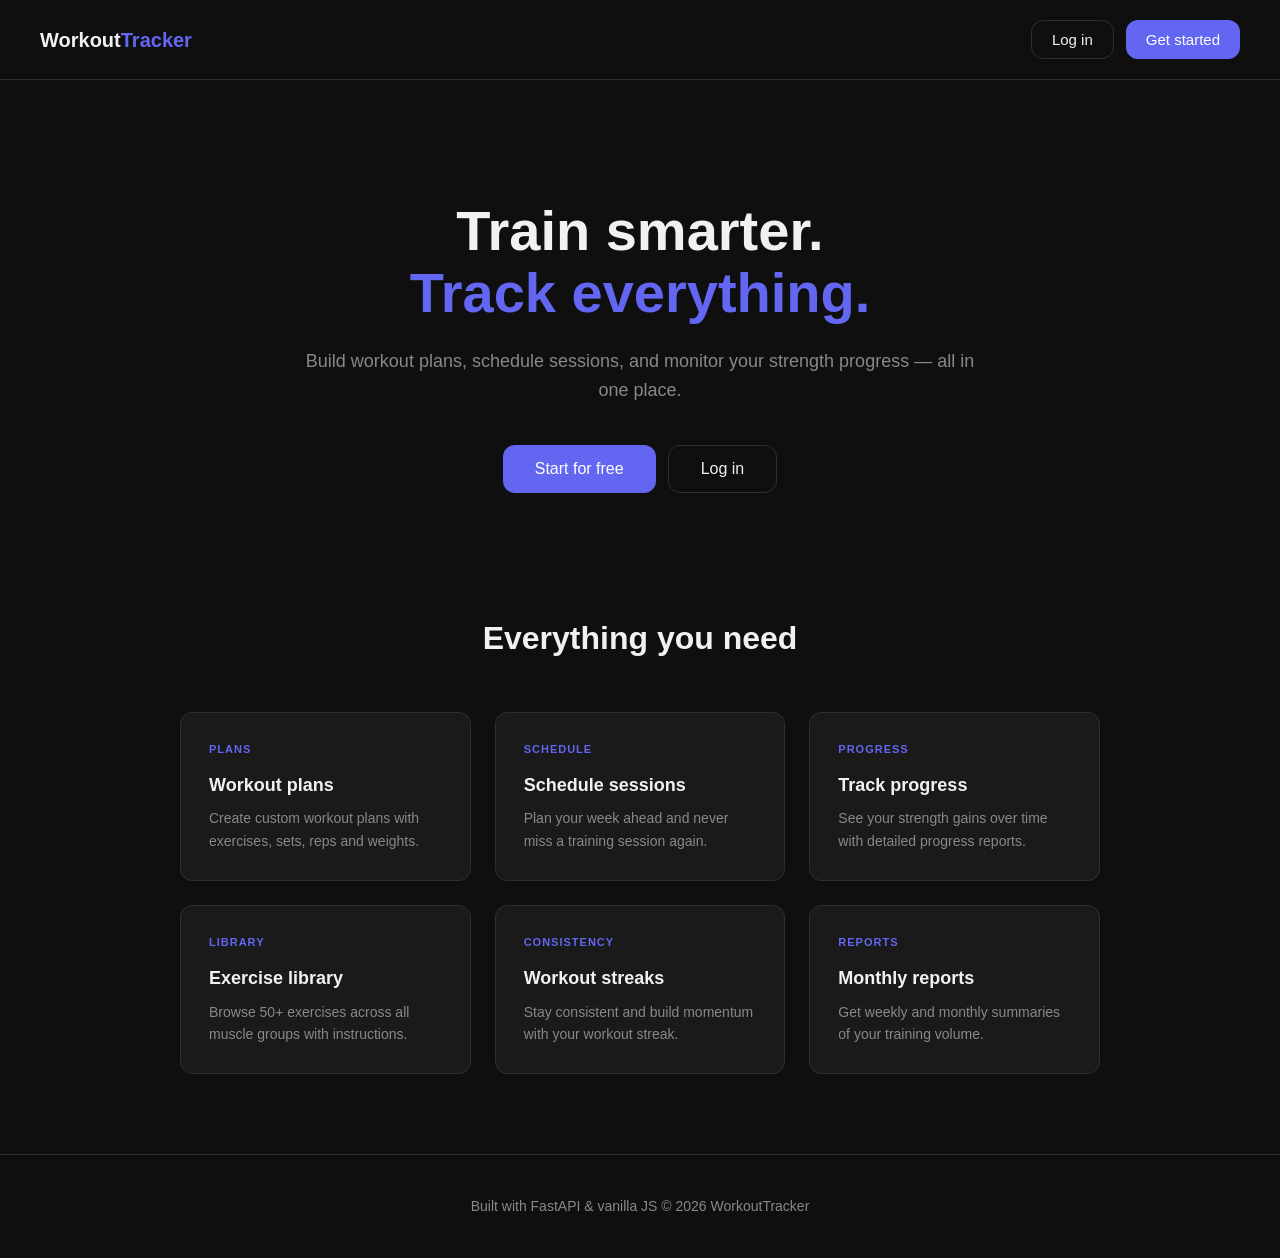
==== frontend/pages/index.html @ a81fcc68 "Initial commit" ====
<!DOCTYPE html>
<html lang="en">
<head>
  <meta charset="UTF-8"/>
  <meta name="viewport" content="width=device-width, initial-scale=1.0"/>
  <title>WorkoutTracker</title>
  <link rel="stylesheet" href="../css/main.css"/>
  <style>
    nav { display: flex; justify-content: space-between; align-items: center; padding: 20px 40px; border-bottom: 1px solid var(--border); }
    .logo { font-size: 20px; font-weight: 700; color: var(--text); }
    .logo span { color: var(--primary); }
    .nav-links { display: flex; gap: 12px; }
    .hero { max-width: 720px; margin: 120px auto; text-align: center; padding: 0 20px; }
    .hero h1 { font-size: 56px; font-weight: 800; line-height: 1.1; margin-bottom: 24px; }
    .hero h1 span { color: var(--primary); }
    .hero p { font-size: 18px; color: var(--text-muted); margin-bottom: 40px; }
    .hero-btns { display: flex; gap: 12px; justify-content: center; }
    .hero-btns button { width: auto; padding: 14px 32px; font-size: 16px; }
    .features { max-width: 960px; margin: 80px auto; padding: 0 20px; }
    .features h2 { text-align: center; font-size: 32px; margin-bottom: 48px; }
    .features-grid { display: grid; grid-template-columns: repeat(3, 1fr); gap: 24px; }
    .feature-card { background: var(--bg-card); border: 1px solid var(--border); border-radius: var(--radius); padding: 28px; }
    .feature-tag { font-size: 11px; font-weight: 600; text-transform: uppercase; letter-spacing: 1px; color: var(--primary); margin-bottom: 12px; }
    .feature-card h3 { font-size: 18px; margin-bottom: 8px; }
    .feature-card p { color: var(--text-muted); font-size: 14px; line-height: 1.6; }
    footer { text-align: center; padding: 40px; color: var(--text-muted); font-size: 14px; border-top: 1px solid var(--border); margin-top: 80px; }
  </style>
</head>
<body>
  <nav>
    <div class="logo">Workout<span>Tracker</span></div>
    <div class="nav-links">
      <button class="btn-secondary" onclick="window.location.href='login.html'">Log in</button>
      <button class="btn-primary" style="width:auto;padding:10px 20px" onclick="window.location.href='register.html'">Get started</button>
    </div>
  </nav>
  <div class="hero">
    <h1>Train smarter.<br/><span>Track everything.</span></h1>
    <p>Build workout plans, schedule sessions, and monitor your strength progress — all in one place.</p>
    <div class="hero-btns">
      <button class="btn-primary" onclick="window.location.href='register.html'">Start for free</button>
      <button class="btn-secondary" onclick="window.location.href='login.html'">Log in</button>
    </div>
  </div>
  <div class="features">
    <h2>Everything you need</h2>
    <div class="features-grid">
      <div class="feature-card"><div class="feature-tag">Plans</div><h3>Workout plans</h3><p>Create custom workout plans with exercises, sets, reps and weights.</p></div>
      <div class="feature-card"><div class="feature-tag">Schedule</div><h3>Schedule sessions</h3><p>Plan your week ahead and never miss a training session again.</p></div>
      <div class="feature-card"><div class="feature-tag">Progress</div><h3>Track progress</h3><p>See your strength gains over time with detailed progress reports.</p></div>
      <div class="feature-card"><div class="feature-tag">Library</div><h3>Exercise library</h3><p>Browse 50+ exercises across all muscle groups with instructions.</p></div>
      <div class="feature-card"><div class="feature-tag">Consistency</div><h3>Workout streaks</h3><p>Stay consistent and build momentum with your workout streak.</p></div>
      <div class="feature-card"><div class="feature-tag">Reports</div><h3>Monthly reports</h3><p>Get weekly and monthly summaries of your training volume.</p></div>
    </div>
  </div>
  <footer>Built with FastAPI &amp; vanilla JS &copy; 2026 WorkoutTracker</footer>
  <script src="../js/utils.js"></script>
  <script>redirectIfLoggedIn();</script>
</body>
</html>
---- frontend/css/main.css ----
* { margin: 0; padding: 0; box-sizing: border-box; }

:root {
  --primary: #6366f1;
  --primary-dark: #4f46e5;
  --bg: #0f0f0f;
  --bg-card: #1a1a1a;
  --bg-input: #242424;
  --border: #2e2e2e;
  --text: #f1f1f1;
  --text-muted: #888;
  --success: #22c55e;
  --danger: #ef4444;
  --warning: #f59e0b;
  --radius: 12px;
  --shadow: 0 4px 24px rgba(0,0,0,0.4);
}

body {
  font-family: -apple-system, BlinkMacSystemFont, "Segoe UI", sans-serif;
  background: var(--bg);
  color: var(--text);
  line-height: 1.6;
  min-height: 100vh;
}

a { color: var(--primary); text-decoration: none; }
a:hover { text-decoration: underline; }

button {
  cursor: pointer;
  border: none;
  border-radius: var(--radius);
  font-size: 15px;
  font-weight: 500;
  transition: all 0.2s;
}

.btn-primary {
  background: var(--primary);
  color: white;
  padding: 12px 24px;
  width: 100%;
}
.btn-primary:hover { background: var(--primary-dark); transform: translateY(-1px); }

.btn-secondary {
  background: transparent;
  color: var(--text);
  border: 1px solid var(--border);
  padding: 10px 20px;
}
.btn-secondary:hover { border-color: var(--primary); color: var(--primary); }

.btn-danger {
  background: var(--danger);
  color: white;
  padding: 10px 20px;
}

.card {
  background: var(--bg-card);
  border: 1px solid var(--border);
  border-radius: var(--radius);
  padding: 24px;
}

.form-group { margin-bottom: 20px; }
.form-group label { display: block; margin-bottom: 8px; font-size: 14px; color: var(--text-muted); }
.form-group input, .form-group select, .form-group textarea {
  width: 100%;
  background: var(--bg-input);
  border: 1px solid var(--border);
  border-radius: 8px;
  padding: 12px 16px;
  color: var(--text);
  font-size: 15px;
  transition: border-color 0.2s;
}
.form-group input:focus, .form-group select:focus, .form-group textarea:focus {
  outline: none;
  border-color: var(--primary);
}

.badge {
  display: inline-block;
  padding: 4px 10px;
  border-radius: 20px;
  font-size: 12px;
  font-weight: 500;
}
.badge-pending { background: rgba(245,158,11,0.15); color: var(--warning); }
.badge-completed { background: rgba(34,197,94,0.15); color: var(--success); }
.badge-cancelled { background: rgba(239,68,68,0.15); color: var(--danger); }

.toast {
  position: fixed;
  bottom: 24px;
  right: 24px;
  padding: 14px 20px;
  border-radius: var(--radius);
  font-size: 14px;
  font-weight: 500;
  z-index: 9999;
  animation: slideIn 0.3s ease;
}
.toast-success { background: var(--success); color: white; }
.toast-error { background: var(--danger); color: white; }

@keyframes slideIn {
  from { transform: translateY(20px); opacity: 0; }
  to { transform: translateY(0); opacity: 1; }
}

.spinner {
  width: 20px; height: 20px;
  border: 2px solid rgba(255,255,255,0.3);
  border-top-color: white;
  border-radius: 50%;
  animation: spin 0.7s linear infinite;
  display: inline-block;
}
@keyframes spin { to { transform: rotate(360deg); } }

.empty-state {
  text-align: center;
  padding: 60px 20px;
  color: var(--text-muted);
}
.empty-state h3 { font-size: 18px; margin-bottom: 8px; color: var(--text); }
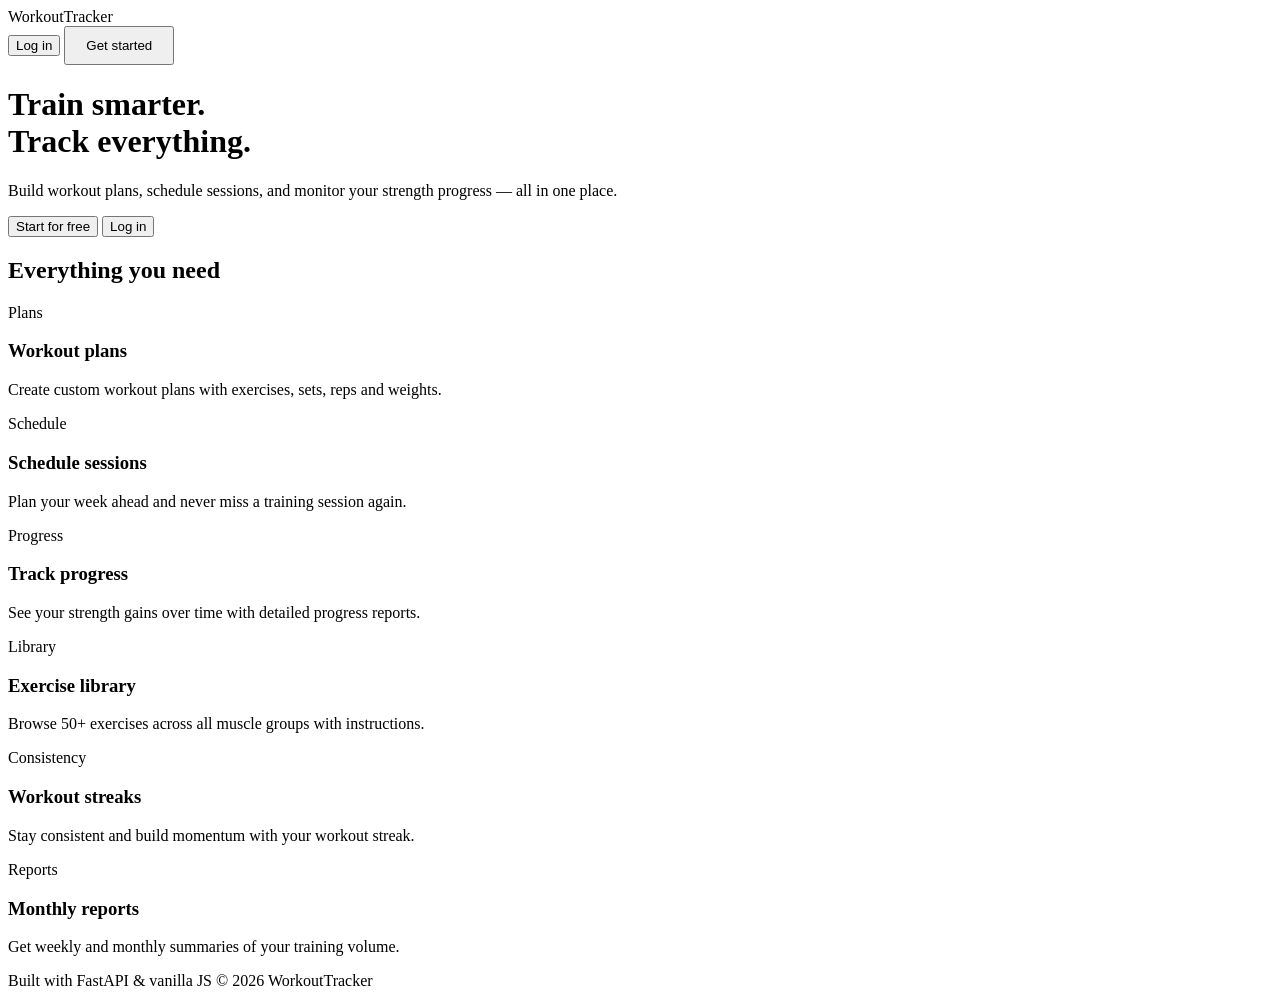
==== commit 481ecfa4: "fixed asset paths for production" ====
--- a/frontend/pages/index.html
+++ b/frontend/pages/index.html
@@ -4,42 +4,23 @@
   <meta charset="UTF-8"/>
   <meta name="viewport" content="width=device-width, initial-scale=1.0"/>
   <title>WorkoutTracker</title>
-  <link rel="stylesheet" href="../css/main.css"/>
-  <style>
-    nav { display: flex; justify-content: space-between; align-items: center; padding: 20px 40px; border-bottom: 1px solid var(--border); }
-    .logo { font-size: 20px; font-weight: 700; color: var(--text); }
-    .logo span { color: var(--primary); }
-    .nav-links { display: flex; gap: 12px; }
-    .hero { max-width: 720px; margin: 120px auto; text-align: center; padding: 0 20px; }
-    .hero h1 { font-size: 56px; font-weight: 800; line-height: 1.1; margin-bottom: 24px; }
-    .hero h1 span { color: var(--primary); }
-    .hero p { font-size: 18px; color: var(--text-muted); margin-bottom: 40px; }
-    .hero-btns { display: flex; gap: 12px; justify-content: center; }
-    .hero-btns button { width: auto; padding: 14px 32px; font-size: 16px; }
-    .features { max-width: 960px; margin: 80px auto; padding: 0 20px; }
-    .features h2 { text-align: center; font-size: 32px; margin-bottom: 48px; }
-    .features-grid { display: grid; grid-template-columns: repeat(3, 1fr); gap: 24px; }
-    .feature-card { background: var(--bg-card); border: 1px solid var(--border); border-radius: var(--radius); padding: 28px; }
-    .feature-tag { font-size: 11px; font-weight: 600; text-transform: uppercase; letter-spacing: 1px; color: var(--primary); margin-bottom: 12px; }
-    .feature-card h3 { font-size: 18px; margin-bottom: 8px; }
-    .feature-card p { color: var(--text-muted); font-size: 14px; line-height: 1.6; }
-    footer { text-align: center; padding: 40px; color: var(--text-muted); font-size: 14px; border-top: 1px solid var(--border); margin-top: 80px; }
-  </style>
+  <link rel="stylesheet" href="/static/css/main.css"/>
+  <link rel="stylesheet" href="/static/css/landing.css"/>
 </head>
 <body>
   <nav>
     <div class="logo">Workout<span>Tracker</span></div>
     <div class="nav-links">
-      <button class="btn-secondary" onclick="window.location.href='login.html'">Log in</button>
-      <button class="btn-primary" style="width:auto;padding:10px 20px" onclick="window.location.href='register.html'">Get started</button>
+      <button class="btn-secondary" onclick="window.location.href='/static/pages/login.html'">Log in</button>
+      <button class="btn-primary" style="width:auto;padding:10px 20px" onclick="window.location.href='/static/pages/register.html'">Get started</button>
     </div>
   </nav>
   <div class="hero">
     <h1>Train smarter.<br/><span>Track everything.</span></h1>
     <p>Build workout plans, schedule sessions, and monitor your strength progress — all in one place.</p>
     <div class="hero-btns">
-      <button class="btn-primary" onclick="window.location.href='register.html'">Start for free</button>
-      <button class="btn-secondary" onclick="window.location.href='login.html'">Log in</button>
+      <button class="btn-primary" onclick="window.location.href='/static/pages/register.html'">Start for free</button>
+      <button class="btn-secondary" onclick="window.location.href='/static/pages/login.html'">Log in</button>
     </div>
   </div>
   <div class="features">
@@ -54,7 +35,7 @@
     </div>
   </div>
   <footer>Built with FastAPI &amp; vanilla JS &copy; 2026 WorkoutTracker</footer>
-  <script src="../js/utils.js"></script>
+  <script src="/static/js/utils.js"></script>
   <script>redirectIfLoggedIn();</script>
 </body>
 </html>
